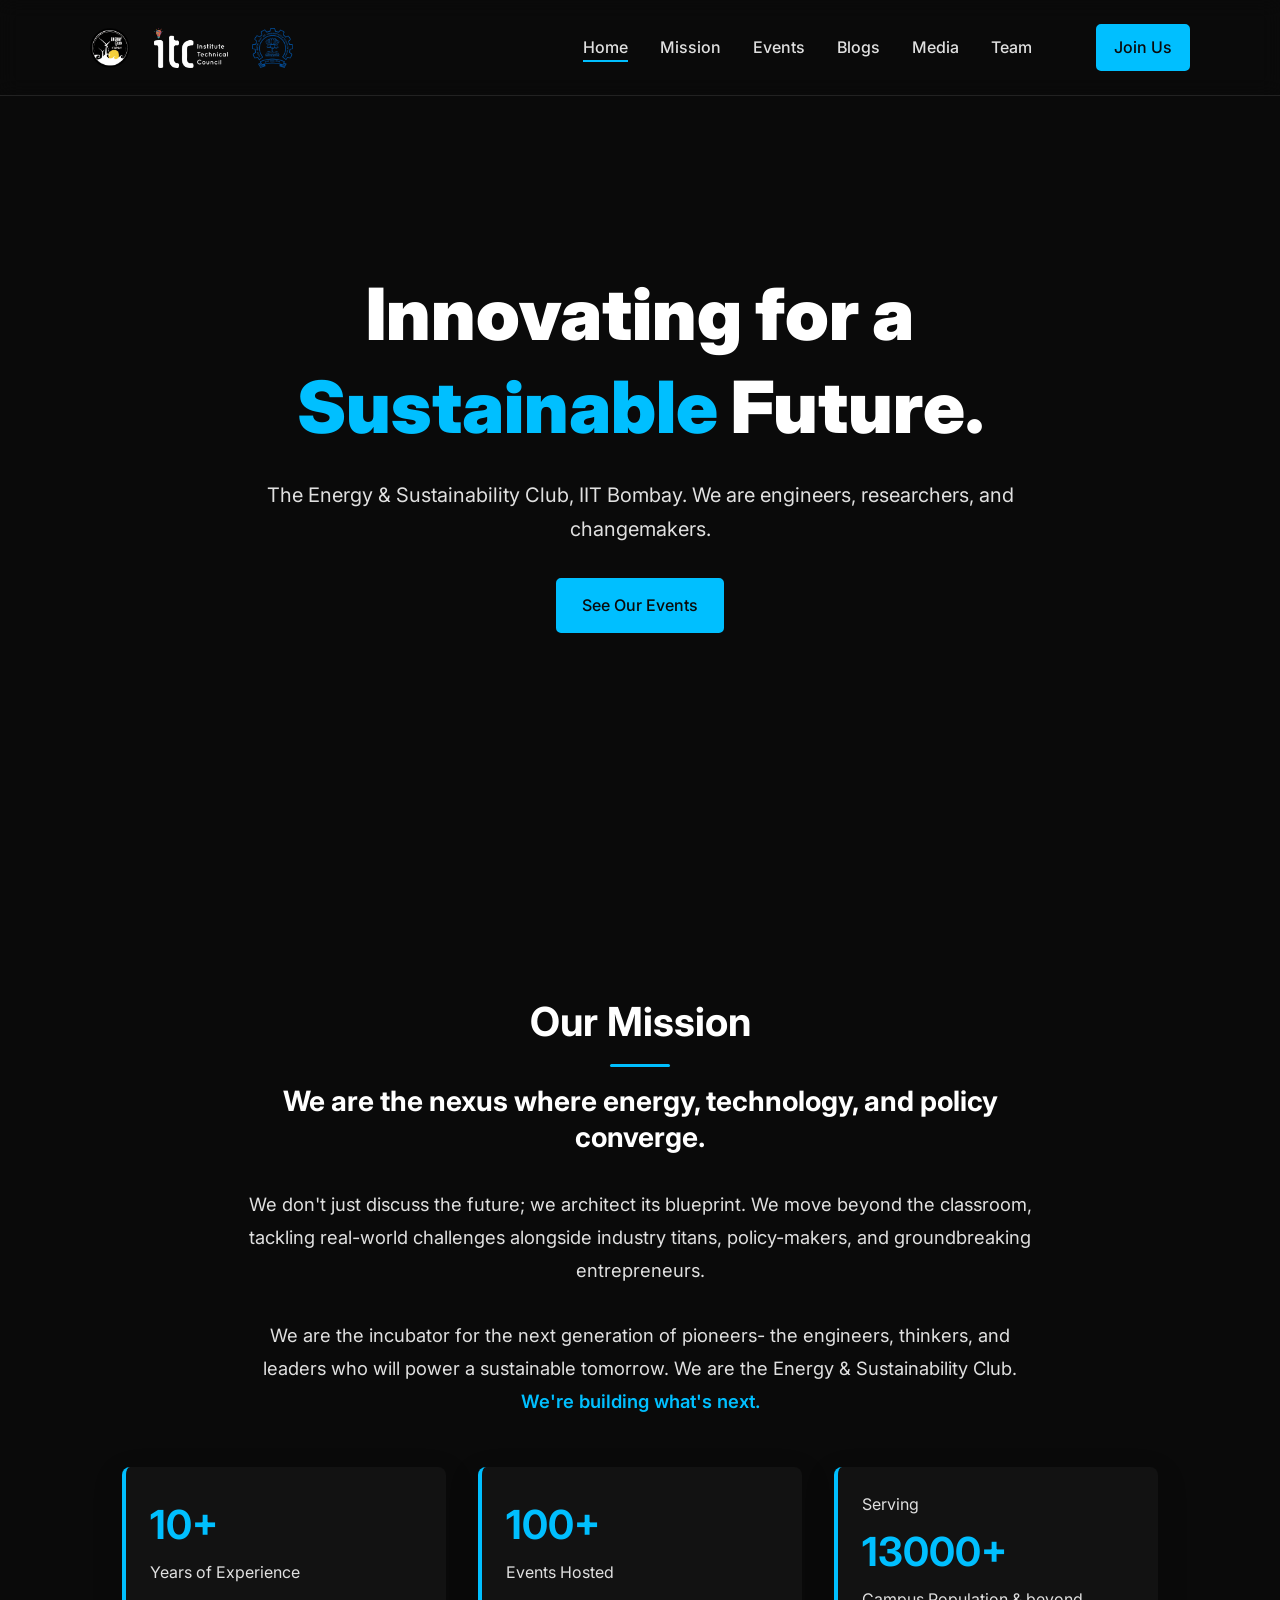
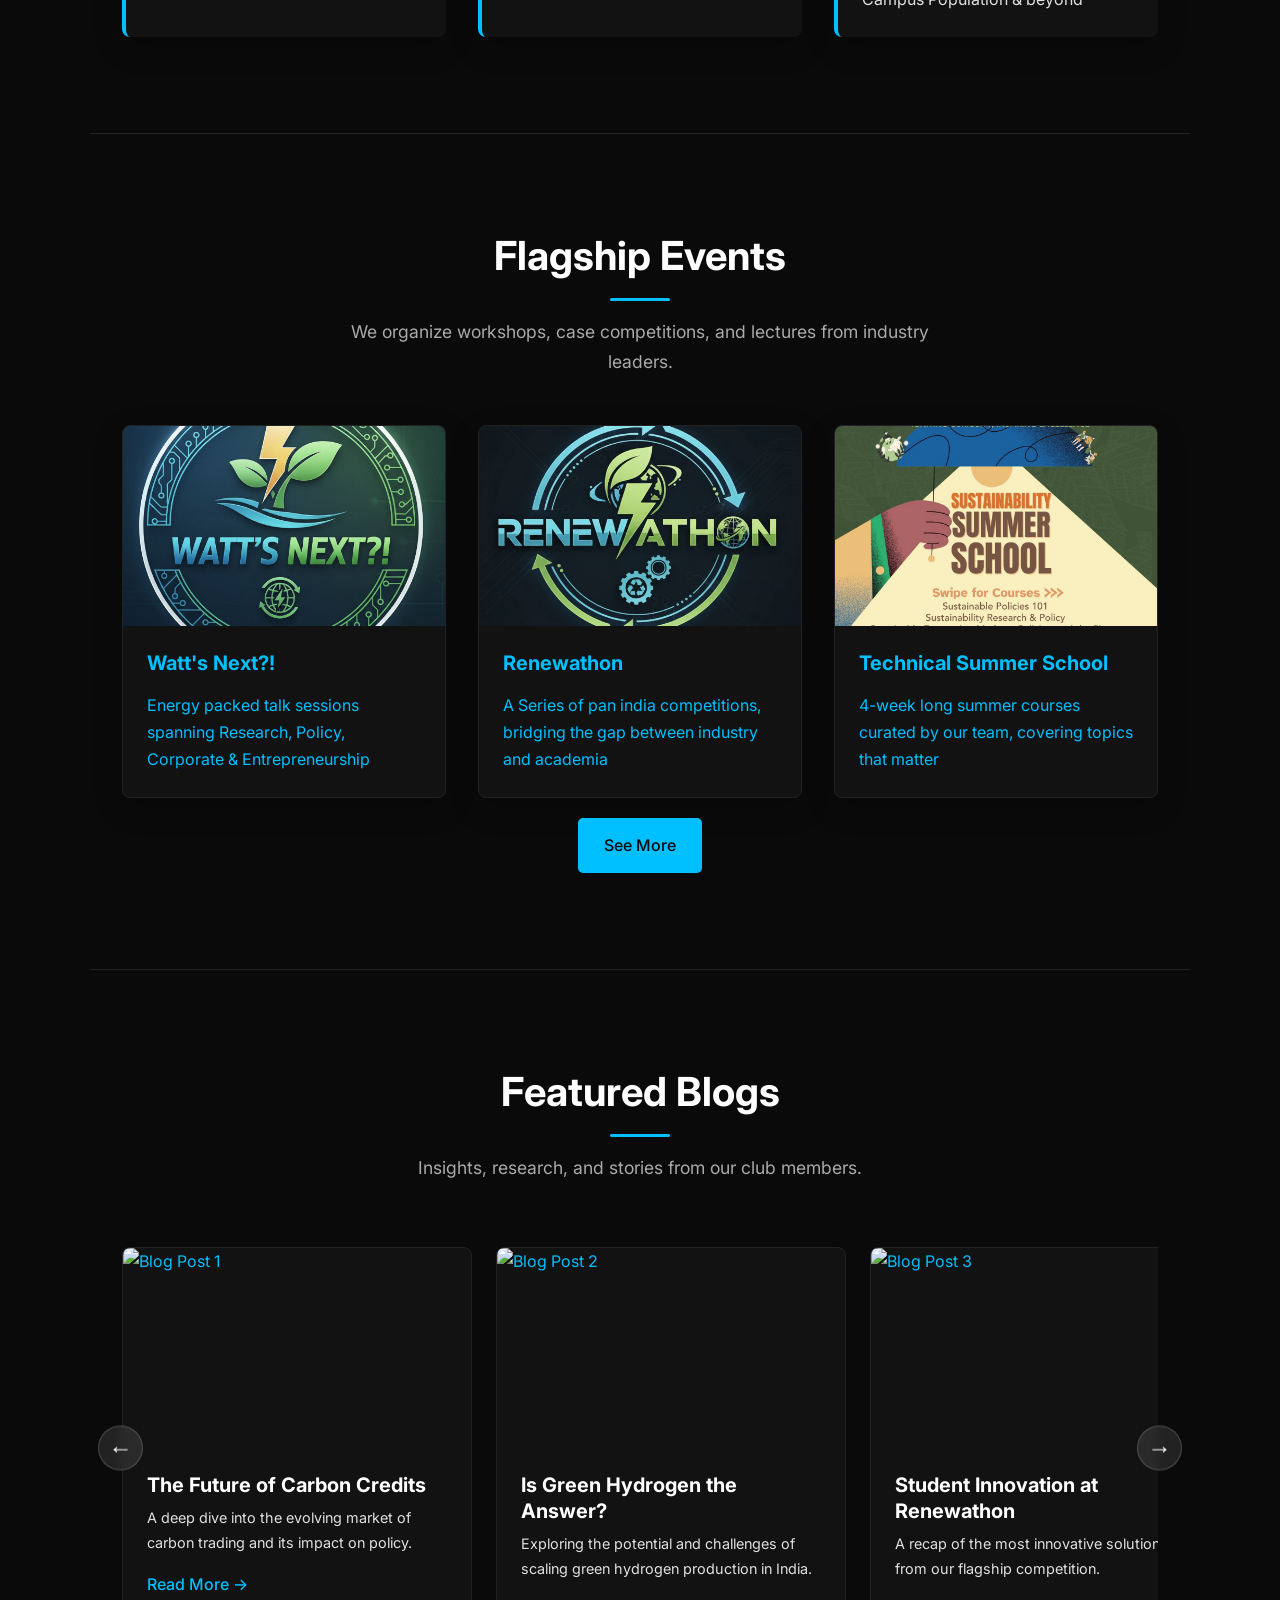
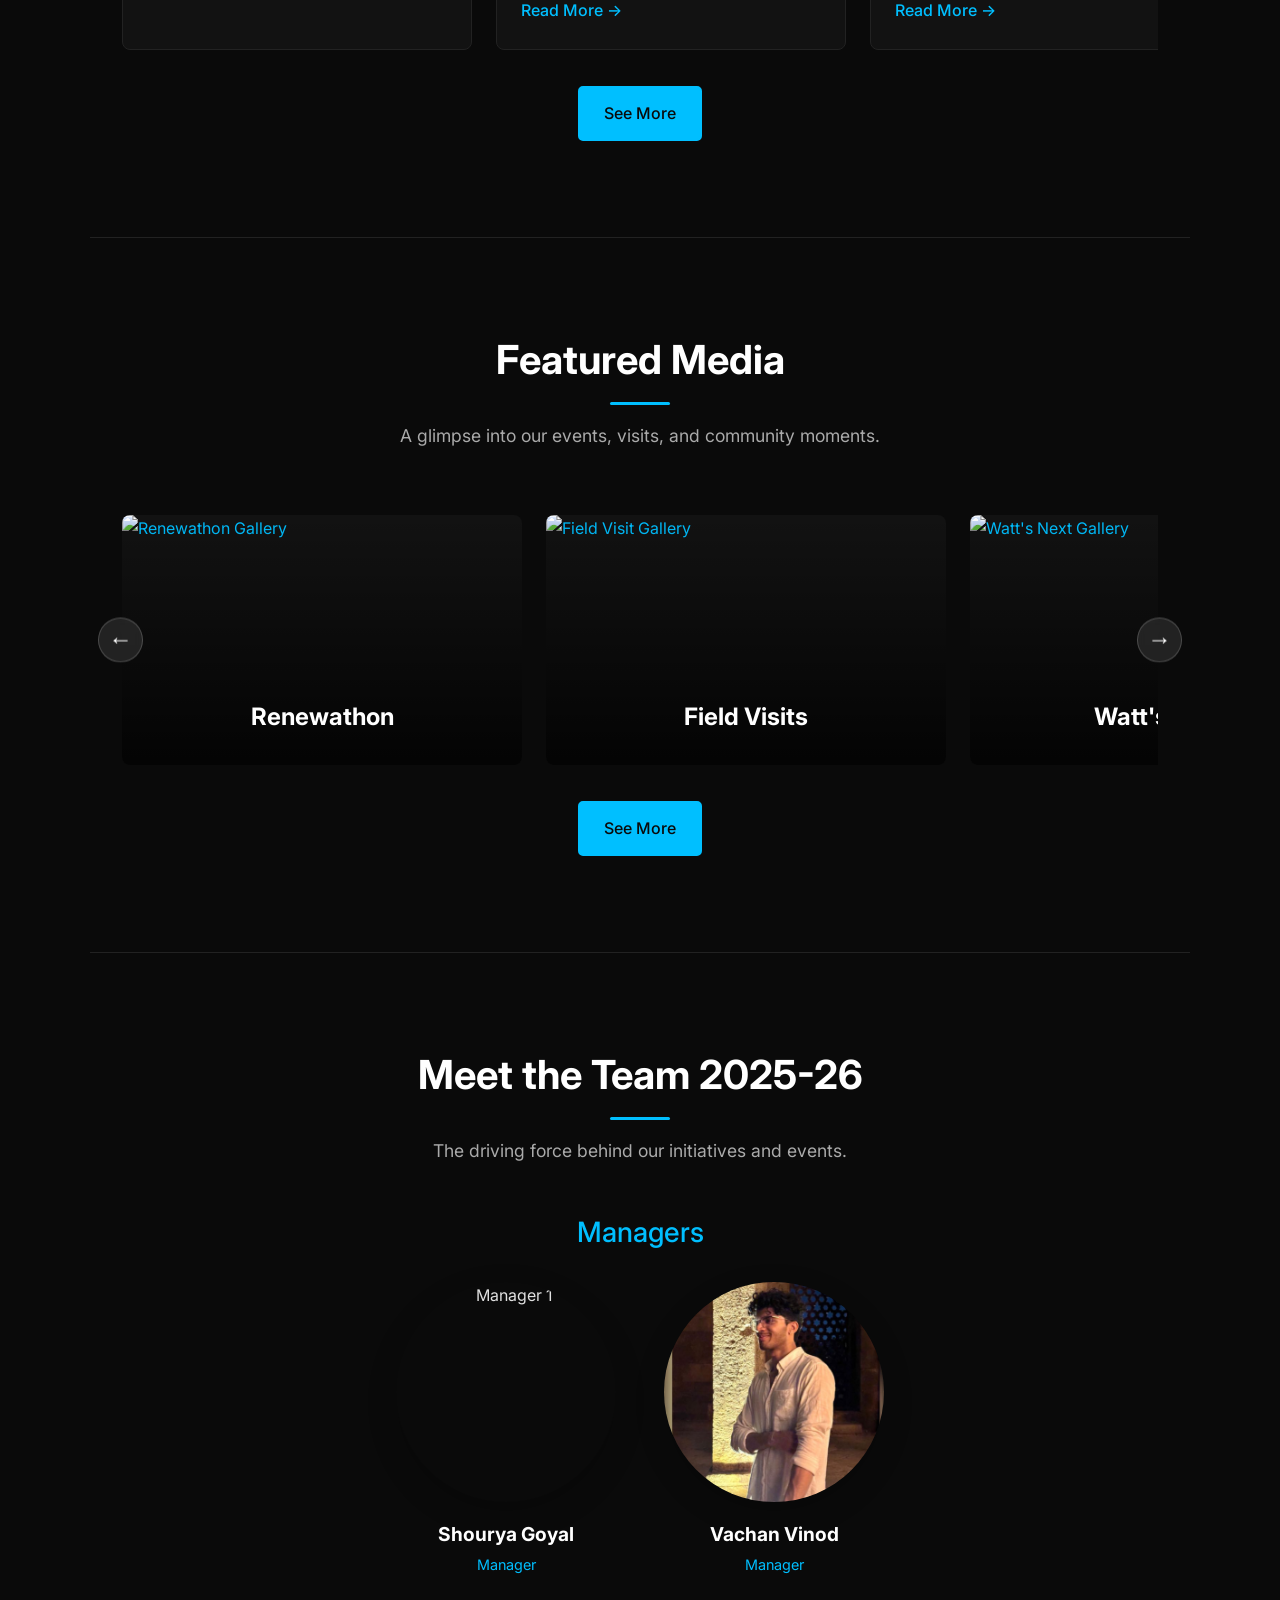
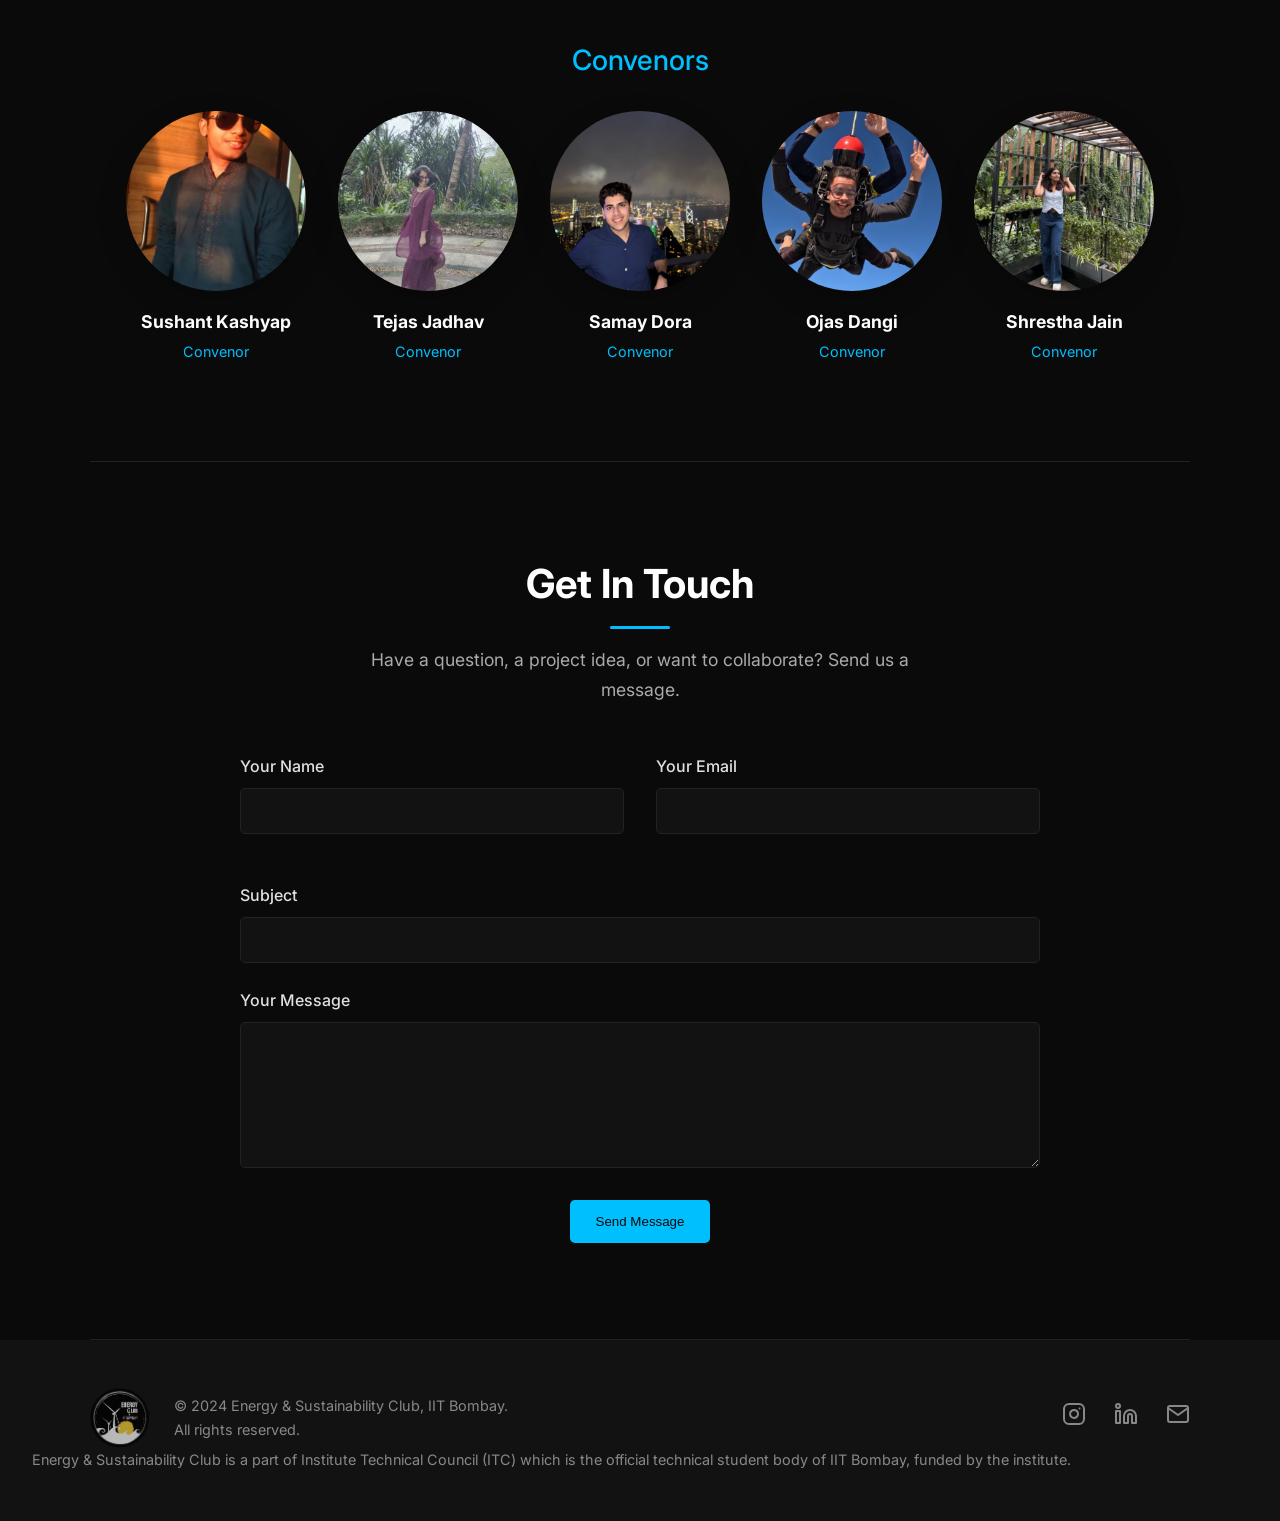
==== index.html @ 962803bc "first commit" ====
<!DOCTYPE html>
<html lang="en">
<head>
    <meta charset="UTF-8">
    <meta name="viewport" content="width=device-width, initial-scale=1.0">
    <title>Energy & Sustainability Club - IIT Bombay</title>
    <link rel="stylesheet" href="assets/css/style.css">
    <link href="https://fonts.googleapis.com/css2?family=Inter:wght@300;400;500;700;900&display=swap" rel="stylesheet">
</head>
<body>

    <header id="main-header">
        <nav>
            <div class="logo">
                <a href="index.html"> <img id="clublogo" src="assets/images/logo.png" alt="Energy Club Logo"> </a>
                <a href="https://itc.gymkhana.iitb.ac.in/" target="_blank"> <img src="assets/images/itc.png" alt="ITC Logo"> </a>
                <a href="https://iitb.ac.in" target="_blank"> <img src="assets/images/iitb.png" alt="IITB Logo"> </a>
            </div>
            <ul class="nav-links">
                <li><a href="#hero">Home</a></li>
                <li><a href="#about">Mission</a></li>
                <li><a href="#events">Events</a></li>
                <li><a href="#blogs">Blogs</a></li>
                <li><a href="#media">Media</a></li>
                <!-- <li><a href="#projects">Projects</a></li> -->
                <li><a href="#team">Team</a></li>
                <li><a href="#contact" class="cta-button">Join Us</a></li>
            </ul>
        </nav>
    </header>

    <main>

        <section id="hero">
            <section id="hero">
                <div id="particles-js"></div>

                <div class="hero-content">
                    <h1 class="animate-on-load">Innovating for a <span class="highlight">Sustainable</span> Future.</h1>
                    <p class="animate-on-load">The Energy & Sustainability Club, IIT Bombay. We are engineers, researchers, and changemakers.</p>
                    <a href="#events" class="cta-button animate-on-load">See Our Events</a>
                </div>
            </section>
        </section>

<section id="about" class="content-section">
    <h2 class="section-title animate-on-scroll">Our Mission</h2>
    <div class="about-container">
        <div class="about-text animate-on-scroll">
            <h3>We are the nexus where energy, technology, and policy converge.</h3>
            <p>We don't just discuss the future; we architect its blueprint. We move beyond the classroom, tackling real-world challenges alongside industry titans, policy-makers, and groundbreaking entrepreneurs.</p>
            <p>We are the incubator for the next generation of pioneers- the engineers, thinkers, and leaders who will power a sustainable tomorrow. We are the Energy & Sustainability Club. <span class="highlight">We're building what's next.</span></p>
        </div>
        <div class="about-stats animate-on-scroll">
            <div class="stat-item">
                <span class="stat-number">10+</span>
                <span class="stat-label">Years of Experience</span>
            </div>
            <div class="stat-item">
                <span class="stat-number">100+</span>
                <span class="stat-label">Events Hosted</span>
            </div>
            <div class="stat-item">
                <span class="stat-label">Serving</span>
                <span class="stat-number">13000+</span>
                <span class="stat-label">Campus Population & beyond</span>
            </div>
        </div>
    </div>
</section>
<!-- Section 4: Events (NEW DESIGN) -->
        <section id="events" class="content-section">
            <h2 class="section-title animate-on-scroll">Flagship Events</h2>
            <p class="section-subtitle animate-on-scroll">We organize workshops, case competitions, and lectures from industry leaders.</p>
            <div class="card-container">
                <a href="watts-next.html">
                <div class="event-card animate-on-scroll">
                    <img src="assets/images/event-1.png" alt="Event 1">
                    <div class="card-content">
                        <h4>Watt's Next?!</h4>
                        <p>Energy packed talk sessions spanning Research, Policy, Corporate & Entrepreneurship</p>
                    </div>
                </div>
                </a>
                <a href="renewathon.html">
                <div class="event-card animate-on-scroll">
                    <img src="assets/images/event-2.png" alt="Event 2">
                    <div class="card-content">
                        <h4>Renewathon</h4>
                        <p>A Series of pan india competitions, bridging the gap between industry and academia</p>
                    </div>
                </div>
                </a>
                <a href="technical-summer-school.html"> 
                    <div class="event-card animate-on-scroll">
                        <img src="assets/images/event-3.jpg" alt="Event 3">
                        <div class="card-content">
                        <h4>Technical Summer School</h4>
                        <p>4-week long summer courses curated by our team, covering topics that matter</p>
                        </div>
                    </div>
                </a>
            </div>
            <div style="margin-left: auto; margin-right: auto; margin-top: 20px; width: fit-content;"> <a href="events.html" class="cta-button animate-on-load">See More</a> </div>
        </section>

        <!-- SECTION 5: Featured Blogs -->
        <section id="blogs" class="content-section">
            <h2 class="section-title animate-on-scroll">Featured Blogs</h2>
            <p class="section-subtitle animate-on-scroll">Insights, research, and stories from our club members.</p>
            <div class="slider-container animate-on-scroll">
                <div class="slider-wrapper">
                    <!-- Blog Card 1 -->
                    <a href="blog-1.html" class="blog-card">
                        <img src="https://placehold.co/600x400/00BFFF/0A0A0A?text=Blog+Post+1" alt="Blog Post 1">
                        <div class="card-content">
                            <h4>The Future of Carbon Credits</h4>
                            <p>A deep dive into the evolving market of carbon trading and its impact on policy.</p>
                            <span class="read-more">Read More &rarr;</span>
                        </div>
                    </a>
                    <!-- Blog Card 2 -->
                    <a href="blog-2.html" class="blog-card">
                        <img src="https://placehold.co/600x400/00BFFF/0A0A0A?text=Blog+Post+2" alt="Blog Post 2">
                        <div class="card-content">
                            <h4>Is Green Hydrogen the Answer?</h4>
                            <p>Exploring the potential and challenges of scaling green hydrogen production in India.</p>
                             <span class="read-more">Read More &rarr;</span>
                        </div>
                    </a>
                    <!-- Blog Card 3 -->
                    <a href="blog-3.html" class="blog-card">
                        <img src="https://placehold.co/600x400/00BFFF/0A0A0A?text=Blog+Post+3" alt="Blog Post 3">
                        <div class="card-content">
                            <h4>Student Innovation at Renewathon</h4>
                            <p>A recap of the most innovative solutions from our flagship competition.</p>
                             <span class="read-more">Read More &rarr;</span>
                        </div>
                    </a>
                    <!-- Blog Card 4 -->
                    <a href="blog-4.html" class="blog-card">
                        <img src="https://placehold.co/600x400/00BFFF/0A0A0A?text=Blog+Post+4" alt="Blog Post 4">
                        <div class="card-content">
                            <h4>A Visit to Suzlon Wind Farm</h4>
                            <p>Our key takeaways from getting a first-hand look at large-scale wind energy.</p>
                             <span class="read-more">Read More &rarr;</span>
                        </div>
                    </a>
                </div>
                <button class="slider-btn prev-btn">&larr;</button>
                <button class="slider-btn next-btn">&rarr;</button>
            </div>
            <div style="margin-left: auto; margin-right: auto; margin-top: 20px; width: fit-content;"> <a href="blogs.html" class="cta-button animate-on-load">See More</a> </div>
        </section>

        <!-- SECTION 6: Featured Media -->
        <section id="media" class="content-section">
            <h2 class="section-title animate-on-scroll">Featured Media</h2>
            <p class="section-subtitle animate-on-scroll">A glimpse into our events, visits, and community moments.</p>
            <div class="slider-container animate-on-scroll">
                <div class="slider-wrapper">
                    <!-- Media Card 1 -->
                    <a href="media.html#renewathon" class="media-card">
                        <img src="https://placehold.co/600x400/121212/FFFFFF?text=Renewathon+Gallery" alt="Renewathon Gallery">
                        <div class="media-card-overlay">
                            <h3>Renewathon</h3>
                        </div>
                    </a>
                    <!-- Media Card 2 -->
                    <a href="media.html#field-visits" class="media-card">
                        <img src="https://placehold.co/600x400/121212/FFFFFF?text=Field+Visit+Gallery" alt="Field Visit Gallery">
                         <div class="media-card-overlay">
                            <h3>Field Visits</h3>
                        </div>
                    </a>
                    <!-- Media Card 3 -->
                    <a href="media.html#watts-next" class="media-card">
                        <img src="https://placehold.co/600x400/121212/FFFFFF?text=Watt's+Next+Gallery" alt="Watt's Next Gallery">
                         <div class="media-card-overlay">
                            <h3>Watt's Next?!</h3>
                        </div>
                    </a>
                    <!-- Media Card 4 -->
                     <a href="media.html#summer-school" class="media-card">
                        <img src="https://placehold.co/600x400/121212/FFFFFF?text=Summer+School" alt="Summer School">
                         <div class="media-card-overlay">
                            <h3>Summer School</h3>
                        </div>
                    </a>
                </div>
                <button class="slider-btn prev-btn">&larr;</button>
                <button class="slider-btn next-btn">&rarr;</button>
            </div>
            <div style="margin-left: auto; margin-right: auto; margin-top: 20px; width: fit-content;"> <a href="media.html" class="cta-button animate-on-load">See More</a> </div>
        </section>

<!-- Section 7: Meet the Team -->
        <section id="team" class="content-section">
            <h2 class="section-title animate-on-scroll">Meet the Team 2025-26</h2>
            <p class="section-subtitle animate-on-scroll">The driving force behind our initiatives and events.</p>

            <!-- Tier 1: Managers -->
            <h3 class="team-tier-title animate-on-scroll">Managers</h3>
            <div class="team-grid managers-grid">
                <!-- Manager 1 -->
                <a href="https://www.linkedin.com/in/shouryagoyal/" target="_blank" class="team-card animate-on-scroll">
                    <div class="team-card-inner">
                        <div class="team-card-front">
                            <img src="assets/images/team-member-1.jpg" alt="Manager 1">
                        </div>
                        <div class="team-card-back">
                            <div class="linkedin-icon">
                                <svg xmlns="http://www.w3.org/2000/svg" width="48" height="48" viewBox="0 0 24 24" fill="none" stroke="currentColor" stroke-width="2" stroke-linecap="round" stroke-linejoin="round"><path d="M16 8a6 6 0 0 1 6 6v7h-4v-7a2 2 0 0 0-2-2 2 2 0 0 0-2 2v7h-4v-7a6 6 0 0 1 6-6z"></path><rect x="2" y="9" width="4" height="12"></rect><circle cx="4" cy="4" r="2"></circle></svg>
                            </div>
                            <h4>View Profile</h4>
                        </div>
                    </div>
                    <div class="team-info">
                        <h5>Shourya Goyal</h5>
                        <span>Manager</span>
                    </div>
                </a>
                <!-- Manager 2 -->
                <a href="https://www.linkedin.com/in/vachanvinod/" target="_blank" class="team-card animate-on-scroll">
                    <div class="team-card-inner">
                        <div class="team-card-front">
                            <img src="assets/images/team-member-2.png" alt="Manager 2">
                        </div>
                        <div class="team-card-back">
                            <div class="linkedin-icon">
                                <svg xmlns="http://www.w3.org/2000/svg" width="48" height="48" viewBox="0 0 24 24" fill="none" stroke="currentColor" stroke-width="2" stroke-linecap="round" stroke-linejoin="round"><path d="M16 8a6 6 0 0 1 6 6v7h-4v-7a2 2 0 0 0-2-2 2 2 0 0 0-2 2v7h-4v-7a6 6 0 0 1 6-6z"></path><rect x="2" y="9" width="4" height="12"></rect><circle cx="4" cy="4" r="2"></circle></svg>
                            </div>
                            <h4>View Profile</h4>
                        </div>
                    </div>
                    <div class="team-info">
                        <h5>Vachan Vinod</h5>
                        <span>Manager</span>
                    </div>
                </a>
            </div>

            <!-- Tier 2: Convenors -->
            <h3 class="team-tier-title animate-on-scroll">Convenors</h3>
            <div class="team-grid convenors-grid">
                <!-- Convenor 1 -->
                <a href="https://www.linkedin.com/in/sushant-kashyap-5b0490334/" target="_blank" class="team-card animate-on-scroll">
                    <div class="team-card-inner">
                        <div class="team-card-front">
                            <img src="assets/images/team-member-3.png" alt="Convenor 1">
                        </div>
                        <div class="team-card-back">
                            <div class="linkedin-icon">
                                <svg xmlns="http://www.w3.org/2000/svg" width="40" height="40" viewBox="0 0 24 24" fill="none" stroke="currentColor" stroke-width="2" stroke-linecap="round" stroke-linejoin="round"><path d="M16 8a6 6 0 0 1 6 6v7h-4v-7a2 2 0 0 0-2-2 2 2 0 0 0-2 2v7h-4v-7a6 6 0 0 1 6-6z"></path><rect x="2" y="9" width="4" height="12"></rect><circle cx="4" cy="4" r="2"></circle></svg>
                            </div>
                        </div>
                    </div>
                    <div class="team-info">
                        <h5>Sushant Kashyap</h5>
                        <span>Convenor</span>
                    </div>
                </a>
                <!-- Add 4 more convenors here, following the same structure -->
                <!-- Convenor 2 -->
                <a href="https://www.linkedin.com/in/tejas-jadhav-3b12ba345/" target="_blank" class="team-card animate-on-scroll">
                    <div class="team-card-inner">
                    <div class="team-card-front">
                        <img src="assets/images/team-member-4.png" alt="Convenor 2">
                    </div>
                    <div class="team-card-back">
                            <div class="linkedin-icon">
                            <svg xmlns="http://www.w3.org/2000/svg" width="40" height="40" viewBox="0 0 24 24" fill="none" stroke="currentColor" stroke-width="2" stroke-linecap="round" stroke-linejoin="round"><path d="M16 8a6 6 0 0 1 6 6v7h-4v-7a2 2 0 0 0-2-2 2 2 0 0 0-2 2v7h-4v-7a6 6 0 0 1 6-6z"></path><rect x="2" y="9" width="4" height="12"></rect><circle cx="4" cy="4" r="2"></circle></svg>
                        </div>
                    </div>
                </div>
                <div class="team-info">
                    <h5>Tejas Jadhav</h5>
                    <span>Convenor</span>
                </div>
                </a>
                <!-- Convenor 3 -->
                <a href="https://www.linkedin.com/in/samay-dora-41543121b/" target="_blank" class="team-card animate-on-scroll">
                    <div class="team-card-inner">
                    <div class="team-card-front">
                        <img src="assets/images/team-member-5.png" alt="Convenor 3">
                    </div>
                    <div class="team-card-back">
                            <div class="linkedin-icon">
                            <svg xmlns="http://www.w3.org/2000/svg" width="40" height="40" viewBox="0 0 24 24" fill="none" stroke="currentColor" stroke-width="2" stroke-linecap="round" stroke-linejoin="round"><path d="M16 8a6 6 0 0 1 6 6v7h-4v-7a2 2 0 0 0-2-2 2 2 0 0 0-2 2v7h-4v-7a6 6 0 0 1 6-6z"></path><rect x="2" y="9" width="4" height="12"></rect><circle cx="4" cy="4" r="2"></circle></svg>
                        </div>
                    </div>
                </div>
                <div class="team-info">
                    <h5>Samay Dora</h5>
                    <span>Convenor</span>
                </div>
                </a>
                <!-- Convenor 4 -->
                <a href="https://www.linkedin.com/in/ojas-dangi-703212343/" target="_blank" class="team-card animate-on-scroll">
                    <div class="team-card-inner">
                    <div class="team-card-front">
                        <img src="assets/images/team-member-6.png" alt="Convenor 4">
                    </div>
                    <div class="team-card-back">
                            <div class="linkedin-icon">
                            <svg xmlns="http://www.w3.org/2000/svg" width="40" height="40" viewBox="0 0 24 24" fill="none" stroke="currentColor" stroke-width="2" stroke-linecap="round" stroke-linejoin="round"><path d="M16 8a6 6 0 0 1 6 6v7h-4v-7a2 2 0 0 0-2-2 2 2 0 0 0-2 2v7h-4v-7a6 6 0 0 1 6-6z"></path><rect x="2" y="9" width="4" height="12"></rect><circle cx="4" cy="4" r="2"></circle></svg>
                        </div>
                    </div>
                </div>
                <div class="team-info">
                    <h5>Ojas Dangi</h5>
                    <span>Convenor</span>
                </div>
                </a>
                <!-- Convenor 5 -->
                <a href="https://www.linkedin.com/in/shrestha-jain-3b18aa331/" target="_blank" class="team-card animate-on-scroll">
                    <div class="team-card-inner">
                    <div class="team-card-front">
                        <img src="assets/images/team-member-7.png" alt="Convenor 5">
                    </div>
                    <div class="team-card-back">
                            <div class="linkedin-icon">
                            <svg xmlns="http://www.w3.org/2000/svg" width="40" height="40" viewBox="0 0 24 24" fill="none" stroke="currentColor" stroke-width="2" stroke-linecap="round" stroke-linejoin="round"><path d="M16 8a6 6 0 0 1 6 6v7h-4v-7a2 2 0 0 0-2-2 2 2 0 0 0-2 2v7h-4v-7a6 6 0 0 1 6-6z"></path><rect x="2" y="9" width="4" height="12"></rect><circle cx="4" cy="4" r="2"></circle></svg>
                        </div>
                    </div>
                </div>
                <div class="team-info">
                    <h5>Shrestha Jain</h5>
                    <span>Convenor</span>
                </div>
                </a>
            </div>
        </section>

        <section id="contact" class="content-section">
            <h2 class="section-title animate-on-scroll">Get In Touch</h2>
            <p class="section-subtitle animate-on-scroll">
                Have a question, a project idea, or want to collaborate? Send us a message.
            </p>
            <form id="contact-form" action="https://formspree.io/f/YOUR_FORM_ID" method="POST">
                <div class="form-row">
                    <div class="form-group animate-on-scroll">
                        <label for="name">Your Name</label>
                        <input type="text" id="name" name="name" required>
                    </div>
                    <div class="form-group animate-on-scroll">
                        <label for="email">Your Email</label>
                        <input type="email" id="email" name="email" required>
                    </div>
                </div>
                <div class="form-group animate-on-scroll">
                    <label for="subject">Subject</label>
                    <input type="text" id="subject" name="subject" required>
                </div>
                <div class="form-group animate-on-scroll">
                    <label for="message">Your Message</label>
                    <textarea id="message" name="message" rows="6" required></textarea>
                </div>
                <div class="form-submit animate-on-scroll">
                    <button type="submit" class="cta-button">Send Message</button>
                </div>
            </form>
        </section>

    </main>

    <footer>
        <div class="footer-content">
            <div class="footer-left">
                <img src="assets/images/logo.png" alt="Energy Club Logo" class="footer-logo">
                <p>&copy; 2024 Energy & Sustainability Club, IIT Bombay. <br>All rights reserved.</p>
            </div>
            <div class="footer-right">
                <a href="https://www.instagram.com/energyclub.iitb/" target="_blank" title="Instagram">
                    <svg xmlns="http://www.w3.org/2000/svg" width="24" height="24" viewBox="0 0 24 24" fill="none" stroke="currentColor" stroke-width="2" stroke-linecap="round" stroke-linejoin="round"><rect x="2" y="2" width="20" height="20" rx="5" ry="5"></rect><path d="M16 11.37A4 4 0 1 1 12.63 8 4 4 0 0 1 16 11.37z"></path><line x1="17.5" y1="6.5" x2="17.51" y2="6.5"></line></svg>
                </a>
                <a href="https://www.linkedin.com/company/energy-club-iit-bombay/" target="_blank" title="LinkedIn">
                    <svg xmlns="http://www.w3.org/2000/svg" width="24" height="24" viewBox="0 0 24 24" fill="none" stroke="currentColor" stroke-width="2" stroke-linecap="round" stroke-linejoin="round"><path d="M16 8a6 6 0 0 1 6 6v7h-4v-7a2 2 0 0 0-2-2 2 2 0 0 0-2 2v7h-4v-7a6 6 0 0 1 6-6z"></path><rect x="2" y="9" width="4" height="12"></rect><circle cx="4" cy="4" r="2"></circle></svg>
                </a>
                <a href="mailto:energyclub@iitb.ac.in" title="Email">
                    <svg xmlns="http://www.w3.org/2000/svg" width="24" height="24" viewBox="0 0 24 24" fill="none" stroke="currentColor" stroke-width="2" stroke-linecap="round" stroke-linejoin="round"><path d="M4 4h16c1.1 0 2 .9 2 2v12c0 1.1-.9 2-2 2H4c-1.1 0-2-.9-2-2V6c0-1.1.9-2 2-2z"></path><polyline points="22,6 12,13 2,6"></polyline></svg>
                </a>
            </div>
        </div>
        <div class="footer-left"> <p id="history">
            Energy & Sustainability Club is a part of Institute Technical Council (ITC) which is the official technical student body of IIT Bombay, funded by the institute.
        </p> </div>
    </footer>

    <a href="#" id="back-to-top" title="Back to Top">&uarr;</a>
    <script src="https://cdn.jsdelivr.net/npm/particles.js@2.0.0/particles.min.js"></script>
    <script src="assets/js/particles-config.js"></script>
    <script src="assets/js/main.js"></script>
</body>
</html>
---- assets/css/style.css ----
/* ---------------------------------
   1. ROOT & VARIABLES
   ---------------------------------
*/
:root {
    --color-background: #0A0A0A; /* Very dark grey, not pure black */
    --color-surface: #121212;  /* Slightly lighter for cards/surfaces */
    --color-primary: #00BFFF;   /* Electric/Deep Sky Blue */
    --color-primary-dark: #0099CC;
    --color-text: #E0E0E0;      /* Light grey for body text */
    --color-heading: #FFFFFF;   /* Pure white for headings */
    --color-border: #222222;    /* Subtle border color */

    --font-primary: 'Inter', -apple-system, BlinkMacSystemFont, "Segoe UI", Roboto, sans-serif;
    --transition-fast: 0.3s ease;
    --transition-slow: 0.5s ease;
}

/* ---------------------------------
   2. GLOBAL RESET & SETUP
   ---------------------------------
*/
* {
    margin: 0;
    padding: 0;
    box-sizing: border-box;
}

html {
    scroll-behavior: smooth;
}

body {
    font-family: var(--font-primary);
    background-color: var(--color-background);
    color: var(--color-text);
    line-height: 1.7;
    overflow-x: hidden; /* Prevents horizontal scroll from animations */
}

main {
    width: 100%;
    margin: 0 auto;
}

img {
    max-width: 100%;
    height: auto;
    display: block;
}

a {
    color: var(--color-primary);
    text-decoration: none;
    transition: var(--transition-fast);
}

a:hover {
    color: var(--color-primary-dark);
}

h1, h2, h3, h4, h5, h6 {
    color: var(--color-heading);
    font-weight: 700;
    margin-bottom: 1rem;
    line-height: 1.3;
}

h1 { font-size: 3.5rem; font-weight: 900; }
h2 { font-size: 2.5rem; text-align: center; }
h3 { font-size: 1.75rem; }
h4 { font-size: 1.25rem; }

.content-section {
    max-width: 1100px;
    margin: 0 auto;
    padding: 6rem 2rem;
    border-bottom: 1px solid var(--color-border);
}

.section-title {
    margin-bottom: 1rem;
    position: relative;
}
.section-title::after {
    content: '';
    display: block;
    width: 60px;
    height: 3px;
    background: var(--color-primary);
    margin: 1rem auto 0;
    border-radius: 2px;
}

.section-subtitle {
    text-align: center;
    font-size: 1.1rem;
    color: #aaa;
    max-width: 600px;
    margin: 0 auto 3rem auto;
}

.cta-button {
    display: inline-block;
    background: var(--color-primary);
    color: var(--color-background);
    padding: 0.75rem 1.5rem;
    border-radius: 5px;
    font-weight: 500;
    transition: var(--transition-fast);
    border: 2px solid var(--color-primary);
}

.cta-button:hover {
    background: transparent;
    color: var(--color-primary);
    transform: translateY(-2px);
    box-shadow: 0 5px 15px rgba(0, 191, 255, 0.1);
}

/* ---------------------------------
   3. HEADER & NAVIGATION
   ---------------------------------
*/
#main-header {
    width: 100%;
    position: fixed;
    top: 0;
    left: 0;
    z-index: 1000;
    padding: 1.5rem 2rem;
    background: rgba(10, 10, 10, 0.7);
    backdrop-filter: blur(10px);
    border-bottom: 1px solid var(--color-border);
    transition: var(--transition-fast);
}
#main-header.scrolled {
    background: rgba(10, 10, 10, 0.9);
    padding: 1rem 2rem;
}
#main-header nav {
    max-width: 1100px;
    margin: 0 auto;
    display: flex;
    justify-content: space-between;
    align-items: center;
}
.logo {
    display: flex;
    align-items: center;
    gap: 1.5rem;
}
.logo img {
    height: 40px;
    width: auto;
}
.nav-links {
    list-style: none;
    display: flex;
    align-items: center;
}
.nav-links li {
    margin-left: 2rem;
}
.nav-links a {
    color: var(--color-text);
    font-weight: 500;
    position: relative;
}
.nav-links a::after {
    content: '';
    display: block;
    height: 2px;
    width: 0;
    background: var(--color-primary);
    position: absolute;
    bottom: -5px;
    left: 0;
    transition: var(--transition-fast);
}
.nav-links a:hover::after,
.nav-links a.active::after {
    width: 100%;
}
.nav-links .cta-button {
    color: var(--color-background);
    padding: 0.5rem 1rem;
    margin-left: 2rem;
}
.nav-links .cta-button:hover {
    color: var(--color-primary);
}
.nav-links .cta-button::after {
    display: none;
}

/* ---------------------------------
   4. SECTION: HERO
   ---------------------------------
*/
#hero {
    height: 100vh;
    min-height: 700px;
    display: flex;
    align-items: center;
    justify-content: center;
    text-align: center;
    position: relative;
    padding: 0 2rem;
    background-color: var(--color-background);
    overflow: hidden;
}
#particles-js {
    position: absolute;
    top: 0;
    left: 0;
    width: 100%;
    height: 100%;
    z-index: 1;
}
.hero-content {
    position: relative;
    z-index: 3;
    max-width: 800px;
}
#hero h1 {
    font-size: 4.5rem;
    margin-bottom: 1.5rem;
}
#hero .highlight {
    color: var(--color-primary);
}
#hero p {
    font-size: 1.25rem;
    color: var(--color-text);
    margin-bottom: 2rem;
}

/* ---------------------------------
   5. SECTION: ABOUT
   ---------------------------------
*/
.about-container {
    text-align: center;
}
.about-text {
    max-width: 800px;
    margin: 0 auto;
}
.about-text h3 {
    margin-bottom: 2rem;
    font-size: 1.75rem;
}
.about-text p {
    font-size: 1.15rem;
    line-height: 1.8;
    color: var(--color-text);
    margin-bottom: 2rem;
}
.about-text .highlight {
    color: var(--color-primary);
    font-weight: 600;
}

.about-stats {
    display: flex;
    justify-content: center;
    gap: 2rem;
    margin-top: 3rem;
    flex-wrap: wrap;
}
.stat-item {
    background: var(--color-surface);
    padding: 1.5rem;
    border-radius: 8px;
    border-left: 4px solid var(--color-primary);
    box-shadow: 0 10px 30px rgba(0, 0, 0, 0.2);
    text-align: left;
    flex: 1;
    min-width: 250px;
}
.stat-number {
    display: block;
    font-size: 2.5rem;
    font-weight: 700;
    color: var(--color-primary);
}
.stat-label {
    font-size: 1rem;
    color: var(--color-text);
}

/* ---------------------------------
   6. SECTION: EVENTS & PROJECTS (Card Layout)
   ---------------------------------
*/
.card-container {
    display: grid;
    grid-template-columns: repeat(auto-fit, minmax(300px, 1fr));
    gap: 2rem;
}
.event-card {
    background: var(--color-surface);
    border-radius: 8px;
    overflow: hidden;
    box-shadow: 0 10px 30px rgba(0, 0, 0, 0.2);
    transition: var(--transition-slow);
    border: 1px solid var(--color-border);
}
.event-card img {
    width: 100%;
    height: 200px;
    object-fit: cover;
    filter: grayscale(30%);
    transition: var(--transition-fast);
}
.event-card:hover {
    transform: translateY(-10px);
    box-shadow: 0 15px 40px rgba(0, 191, 255, 0.1);
}
.event-card:hover img {
    filter: grayscale(0%);
}
.card-content {
    padding: 1.5rem;
}
.card-content h4 {
    color: var(--color-primary);
}
.project-card {
    background: transparent;
    border: 1px solid var(--color-border);
    padding: 2rem;
    border-radius: 8px;
    text-align: center;
    transition: var(--transition-slow);
}
.project-card:hover {
    background: var(--color-surface);
    border-color: var(--color-primary);
    transform: translateY(-10px);
}
.project-icon {
    height: 60px;
    width: 60px;
    margin: 0 auto 1.5rem auto;
    filter: invert(60%) sepia(100%) saturate(1500%) hue-rotate(160deg) brightness(100%) contrast(100%);
}
.project-card h4 {
    color: var(--color-heading);
    margin-bottom: 0.5rem;
}
.section-cta-button {
    text-align: center;
    margin-top: 3rem;
}

/* ---------------------------------
   7. SECTION: TEAM
   ---------------------------------
*/
.team-tier-title {
    text-align: center;
    color: var(--color-primary);
    font-weight: 500;
    margin-top: 4rem;
    margin-bottom: -1rem;
}
.team-tier-title:first-of-type {
    margin-top: 0;
}
.team-grid {
    display: flex;
    flex-wrap: wrap;
    justify-content: center;
    gap: 2rem;
    text-align: center;
    margin-top: 3rem;
}
.managers-grid {
    gap: 3rem;
}
.team-card {
    display: block;
    color: var(--color-text);
    perspective: 1000px;
}
.team-card-inner {
    position: relative;
    width: 220px;
    height: 220px;
    transition: transform 0.7s, box-shadow 0.3s;
    transform-style: preserve-3d;
    margin-bottom: 1.25rem;
    border-radius: 50%;
    box-shadow: 0 10px 30px rgba(0,0,0,0.2);
}
.convenors-grid .team-card-inner {
    width: 180px;
    height: 180px;
}
.team-card:hover .team-card-inner {
    transform: rotateY(180deg);
    box-shadow: 0 10px 30px rgba(0, 191, 255, 0.2);
}
.team-card-front,
.team-card-back {
    position: absolute;
    width: 100%;
    height: 100%;
    -webkit-backface-visibility: hidden;
    backface-visibility: hidden;
    border-radius: 50%;
    overflow: hidden;
}
.team-card-front img {
    width: 100%;
    height: 100%;
    object-fit: cover;
    transition: var(--transition-fast);
}
.team-card-back {
    background-color: var(--color-primary);
    color: var(--color-background);
    transform: rotateY(180deg);
    display: flex;
    flex-direction: column;
    align-items: center;
    justify-content: center;
}
.team-card-back h4 {
    color: var(--color-background);
    font-size: 1.1rem;
    margin-top: 0.5rem;
}
.convenors-grid .team-card-back h4 {
    display: none;
}
.team-info {
    transition: transform 0.3s ease;
}
.team-card:hover .team-info {
    transform: translateY(-5px);
}
.team-info h5 {
    color: var(--color-heading);
    font-size: 1.2rem;
    margin-bottom: 0.25rem;
}
.convenors-grid .team-info h5 {
    font-size: 1.1rem;
}
.team-info span {
    color: var(--color-primary);
    font-size: 0.9rem;
}

/* ---------------------------------
   8. SECTION: CONTACT FORM
   ---------------------------------
*/
#contact-form {
    max-width: 800px;
    margin: 3rem auto 0;
}
.form-row {
    display: flex;
    gap: 2rem;
    margin-bottom: 1.5rem;
}
.form-group {
    flex: 1;
    margin-bottom: 1.5rem;
}
.form-group label {
    display: block;
    margin-bottom: 0.5rem;
    font-weight: 500;
    color: var(--color-text);
}
.form-group input,
.form-group textarea {
    width: 100%;
    padding: 0.75rem 1rem;
    background: var(--color-surface);
    border: 1px solid var(--color-border);
    border-radius: 5px;
    color: var(--color-heading);
    font-family: var(--font-primary);
    font-size: 1rem;
    transition: var(--transition-fast);
}
.form-group input:focus,
.form-group textarea:focus {
    outline: none;
    border-color: var(--color-primary);
    box-shadow: 0 0 0 3px rgba(0, 191, 255, 0.2);
}
.form-group textarea {
    resize: vertical;
}
.form-submit {
    text-align: center;
}

/* ---------------------------------
   9. FOOTER
   ---------------------------------
*/
footer {
    padding: 3rem 2rem;
    background: var(--color-surface);
}
.footer-content {
    max-width: 1100px;
    margin: 0 auto;
    display: flex;
    justify-content: space-between;
    align-items: center;
}
.footer-left {
    display: flex;
    align-items: center;
    gap: 1.5rem;
}
.footer-logo {
    height: 60px;
    opacity: 0.7;
    flex-shrink: 0;
}
.footer-left p {
    font-size: 0.9rem;
    color: #888;
    margin: 0;
}
.footer-right a {
    color: #888;
    margin-left: 1.5rem;
}
.footer-right a:hover {
    color: var(--color-primary);
}
.footer-right svg {
    width: 24px;
    height: 24px;
}

/* ---------------------------------
   10. UTILITIES
   ---------------------------------
*/
#back-to-top {
    position: fixed;
    bottom: 20px;
    right: 20px;
    width: 40px;
    height: 40px;
    background: var(--color-primary);
    color: var(--color-background);
    text-align: center;
    line-height: 40px;
    font-size: 1.5rem;
    border-radius: 50%;
    z-index: 500;
    opacity: 0;
    visibility: hidden;
    transition: var(--transition-fast);
}
#back-to-top.visible {
    opacity: 1;
    visibility: visible;
}
.animate-on-load {
    opacity: 0;
    transform: translateY(20px);
    animation: fadeIn 0.8s ease forwards;
}
.hero-content p { animation-delay: 0.2s; }
.hero-content .cta-button { animation-delay: 0.4s; }
@keyframes fadeIn {
    to {
        opacity: 1;
        transform: translateY(0);
    }
}
.animate-on-scroll {
    opacity: 0;
    transform: translateY(30px);
    transition: opacity 0.6s ease-out, transform 0.6s ease-out;
}
.animate-on-scroll.is-visible {
    opacity: 1;
    transform: translateY(0);
}
.card-container .animate-on-scroll:nth-child(2) { transition-delay: 0.1s; }
.card-container .animate-on-scroll:nth-child(3) { transition-delay: 0.2s; }
.team-grid .animate-on-scroll:nth-child(2) { transition-delay: 0.1s; }
.team-grid .animate-on-scroll:nth-child(3) { transition-delay: 0.2s; }
.team-grid .animate-on-scroll:nth-child(4) { transition-delay: 0.3s; }

/* ---------------------------------
   12. EVENTS PAGE
   ---------------------------------
*/
#events-archive {
    padding-top: 10rem;
    min-height: 100vh;
}
.page-title {
    font-size: 3rem;
    text-align: center;
    margin-bottom: 1rem;
    color: var(--color-primary);
}
.page-title + .section-subtitle {
    margin-bottom: 4rem;
}
.events-page-grid {
    display: grid;
    grid-template-columns: repeat(5, 1fr);
    gap: 1.5rem;
}
.event-card-link {
    display: block;
    text-decoration: none;
    background: var(--color-surface);
    border-radius: 8px;
    overflow: hidden;
    border: 1px solid var(--color-border);
    transition: transform 0.4s ease, box-shadow 0.4s ease;
    height: 100%;
}
.event-card-link:hover {
    transform: translateY(-8px);
    box-shadow: 0 15px 30px rgba(0, 191, 255, 0.15);
}
.event-card-link img {
    height: 140px;
    width: 100%;
    object-fit: cover;
    transition: filter 0.4s ease;
}
.event-card-link:hover img {
    filter: brightness(1.1);
}
.event-card-link .card-content {
    padding: 1.25rem;
}
.event-card-link h4 {
    font-size: 1.1rem;
    color: var(--color-heading);
    transition: color 0.3s ease;
}
.event-card-link:hover h4 {
    color: var(--color-primary);
}
.event-card-link p {
    font-size: 0.9rem;
    line-height: 1.5;
    color: var(--color-text);
}
.events-page-grid .animate-on-scroll:nth-child(2) { transition-delay: 0.05s; }
.events-page-grid .animate-on-scroll:nth-child(3) { transition-delay: 0.1s; }
.events-page-grid .animate-on-scroll:nth-child(4) { transition-delay: 0.15s; }
.events-page-grid .animate-on-scroll:nth-child(5) { transition-delay: 0.2s; }
.events-page-grid .animate-on-scroll:nth-child(6) { transition-delay: 0.25s; }
.events-page-grid .animate-on-scroll:nth-child(7) { transition-delay: 0.3s; }
.events-page-grid .animate-on-scroll:nth-child(8) { transition-delay: 0.35s; }
.events-page-grid .animate-on-scroll:nth-child(9) { transition-delay: 0.4s; }
.events-page-grid .animate-on-scroll:nth-child(10) { transition-delay: 0.45s; }

/* ---------------------------------
   13. SLIDER SECTIONS (Blogs & Media)
   ---------------------------------
*/
.slider-container {
    position: relative;
    margin: 0 -2rem; 
    padding: 0 2rem;
}
.slider-wrapper {
    display: flex;
    gap: 1.5rem;
    padding-block: 1rem;
    overflow-x: auto;
    scroll-behavior: smooth;
    scrollbar-width: none;
    -ms-overflow-style: none;
}
.slider-wrapper::-webkit-scrollbar {
    display: none;
}
.blog-card {
    flex: 0 0 350px;
    display: block;
    text-decoration: none;
    background: var(--color-surface);
    border-radius: 8px;
    overflow: hidden;
    transition: transform 0.4s ease, box-shadow 0.4s ease;
    border: 1px solid var(--color-border);
}
.blog-card:hover {
    transform: translateY(-8px);
    box-shadow: 0 15px 30px rgba(0, 191, 255, 0.15);
}
.blog-card img {
    height: 200px;
    width: 100%;
    object-fit: cover;
}
.blog-card .card-content {
    padding: 1.5rem;
}
.blog-card h4 {
    color: var(--color-heading);
    margin-bottom: 0.5rem;
}
.blog-card p {
    font-size: 0.9rem;
    margin-bottom: 1rem;
    color: var(--color-text);
}
.read-more {
    color: var(--color-primary);
    font-weight: 500;
    transition: letter-spacing 0.3s ease;
}
.blog-card:hover .read-more {
    letter-spacing: 0.5px;
}
.media-card {
    flex: 0 0 400px;
    height: 250px;
    display: block;
    position: relative;
    border-radius: 8px;
    overflow: hidden;
    background: var(--color-surface);
}
.media-card img {
    width: 100%;
    height: 100%;
    object-fit: cover;
    transition: transform 0.5s ease, filter 0.5s ease;
}
.media-card:hover img {
    transform: scale(1.05);
    filter: brightness(0.8);
}
.media-card-overlay {
    position: absolute;
    inset: 0;
    display: flex;
    justify-content: center;
    align-items: flex-end;
    background: linear-gradient(to top, rgba(0,0,0,0.8), transparent);
    padding: 1.5rem;
}
.media-card-overlay h3 {
    color: #fff;
    font-size: 1.5rem;
    transform: translateY(8px);
    transition: transform 0.4s ease, color 0.4s ease;
}
.media-card:hover .media-card-overlay h3 {
    transform: translateY(0);
    color: var(--color-primary);
}
.slider-btn {
    position: absolute;
    top: 50%;
    transform: translateY(-50%);
    z-index: 10;
    width: 45px;
    height: 45px;
    border-radius: 50%;
    background: rgba(255, 255, 255, 0.1);
    backdrop-filter: blur(5px);
    border: 1px solid rgba(255, 255, 255, 0.2);
    color: #fff;
    font-size: 1.5rem;
    cursor: pointer;
    transition: background-color 0.3s ease;
}
.slider-btn:hover {
    background: rgba(0, 191, 255, 0.3);
}
.prev-btn { left: 0.5rem; }
.next-btn { right: 0.5rem; }

/* ---------------------------------
   14. MEDIA PAGE
   ---------------------------------
*/
#media-gallery-hero {
    padding-top: 10rem;
    text-align: center;
}
.media-gallery-section {
    padding: 4rem 2rem;
    max-width: 1200px;
    margin: 0 auto;
    border-bottom: 1px solid var(--color-border);
}
.media-gallery-section:last-of-type {
    border-bottom: none;
}
.media-grid {
    display: grid;
    grid-template-columns: repeat(auto-fit, minmax(300px, 1fr));
    gap: 1rem;
}
.media-grid img {
    width: 100%;
    height: auto;
    border-radius: 8px;
    transition: transform 0.3s ease, box-shadow 0.3s ease;
}
.media-grid img:hover {
    transform: scale(1.03);
    box-shadow: 0 10px 30px rgba(0,0,0,0.5);
}

/* ---------------------------------
   15. BLOGS PAGE
   ---------------------------------
*/
#blogs-archive {
    padding-top: 10rem;
    min-height: 100vh;
}
.blogs-page-grid {
    display: grid;
    grid-template-columns: repeat(4, 1fr);
    gap: 1.5rem;
}
.blogs-page-grid .blog-card {
    display: block;
    text-decoration: none;
    background: var(--color-surface);
    border-radius: 8px;
    overflow: hidden;
    transition: transform 0.4s ease, box-shadow 0.4s ease;
    border: 1px solid var(--color-border);
    height: 100%;
}
.blogs-page-grid .blog-card:hover {
    transform: translateY(-8px);
    box-shadow: 0 15px 30px rgba(0, 191, 255, 0.15);
}
.blogs-page-grid .blog-card img {
    height: 200px;
    width: 100%;
    object-fit: cover;
}
.blogs-page-grid .blog-card .card-content {
    padding: 1.5rem;
}
.blogs-page-grid .blog-card h4 {
    color: var(--color-heading);
    margin-bottom: 0.5rem;
    transition: color 0.3s ease;
}
.blogs-page-grid .blog-card p {
    font-size: 0.9rem;
    margin-bottom: 1rem;
    color: var(--color-text);
}
.blogs-page-grid .blog-card .read-more {
    color: var(--color-primary);
    font-weight: 500;
    transition: letter-spacing 0.3s ease;
}
.blogs-page-grid .blog-card:hover .read-more {
    letter-spacing: 0.5px;
}
.blogs-page-grid .blog-card:hover h4 {
    color: var(--color-primary);
}
.blogs-page-grid .animate-on-scroll:nth-child(2) { transition-delay: 0.05s; }
.blogs-page-grid .animate-on-scroll:nth-child(3) { transition-delay: 0.1s; }
.blogs-page-grid .animate-on-scroll:nth-child(4) { transition-delay: 0.15s; }
.blogs-page-grid .animate-on-scroll:nth-child(5) { transition-delay: 0.2s; }
.blogs-page-grid .animate-on-scroll:nth-child(6) { transition-delay: 0.25s; }
.blogs-page-grid .animate-on-scroll:nth-child(7) { transition-delay: 0.3s; }
.blogs-page-grid .animate-on-scroll:nth-child(8) { transition-delay: 0.35s; }

/* ---------------------------------
   NAV BAR FIX FOR NEW ITEMS
   ---------------------------------
*/
.nav-links .cta-button-wrapper {
    margin-left: 2rem;
}
.nav-links .cta-button-wrapper a.cta-button {
    color: var(--color-background);
    padding: 0.5rem 1rem;
}
.nav-links .cta-button-wrapper a.cta-button:hover {
    color: var(--color-primary);
}
.nav-links .cta-button-wrapper a.cta-button::after {
    display: none;
}

/* ---------------------------------
   11. RESPONSIVE MEDIA QUERIES
   ---------------------------------
*/
@media (max-width: 1200px) {
    .events-page-grid {
        grid-template-columns: repeat(4, 1fr);
    }
    .blogs-page-grid {
        grid-template-columns: repeat(3, 1fr);
    }
}
@media (max-width: 992px) {
    .events-page-grid {
        grid-template-columns: repeat(3, 1fr);
    }
    .blogs-page-grid {
        grid-template-columns: repeat(2, 1fr);
    }
}
@media (max-width: 768px) {
    h1 { font-size: 2.5rem; }
    #hero h1 { font-size: 3rem; }
    
    .nav-links { display: none; } /* Basic mobile menu logic can be added here */
    .footer-content {
        flex-direction: column;
        gap: 1.5rem;
        text-align: center;
    }
    .footer-right { margin-top: 1rem; }
    .footer-right a:first-child { margin-left: 0; }
    .form-row {
        flex-direction: column;
        gap: 0;
        margin-bottom: 0;
    }
    .events-page-grid { grid-template-columns: 1fr; }
    .blogs-page-grid { grid-template-columns: 1fr; }
    .page-title { font-size: 2.5rem; }
}
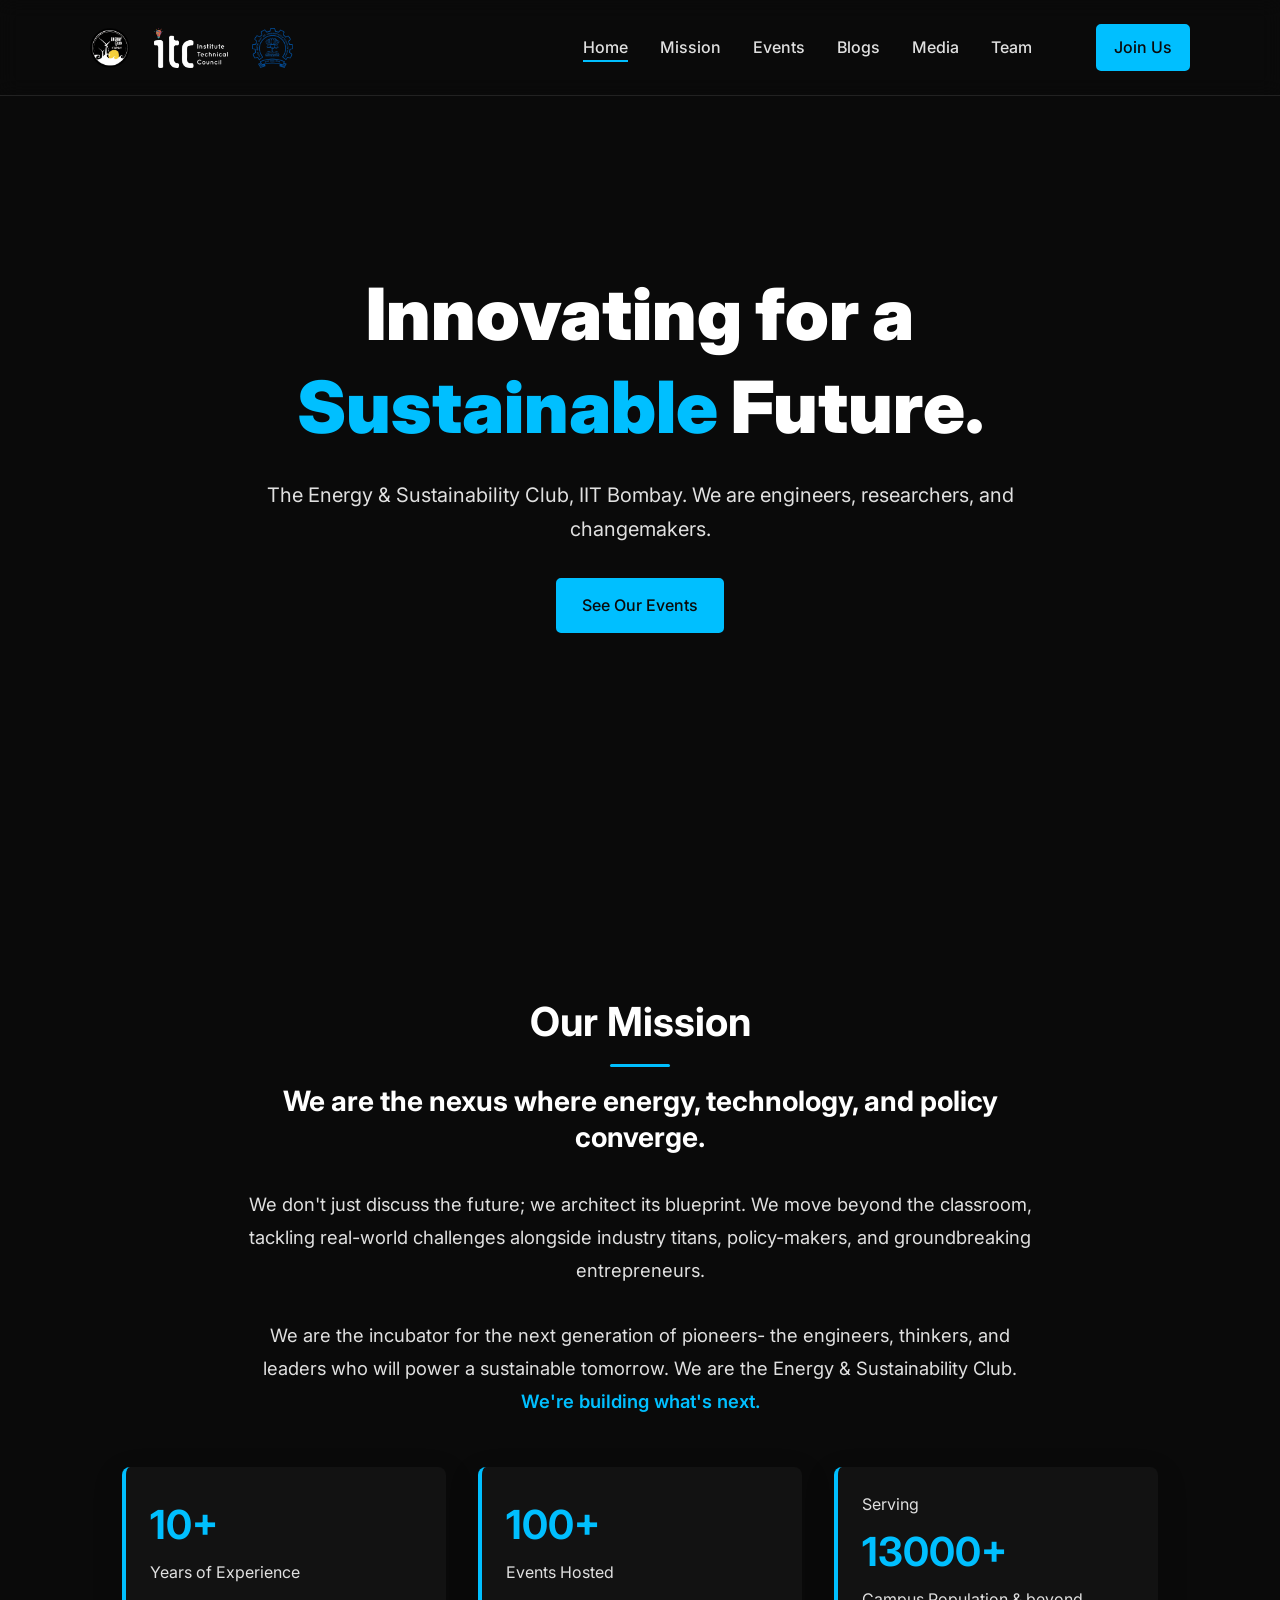
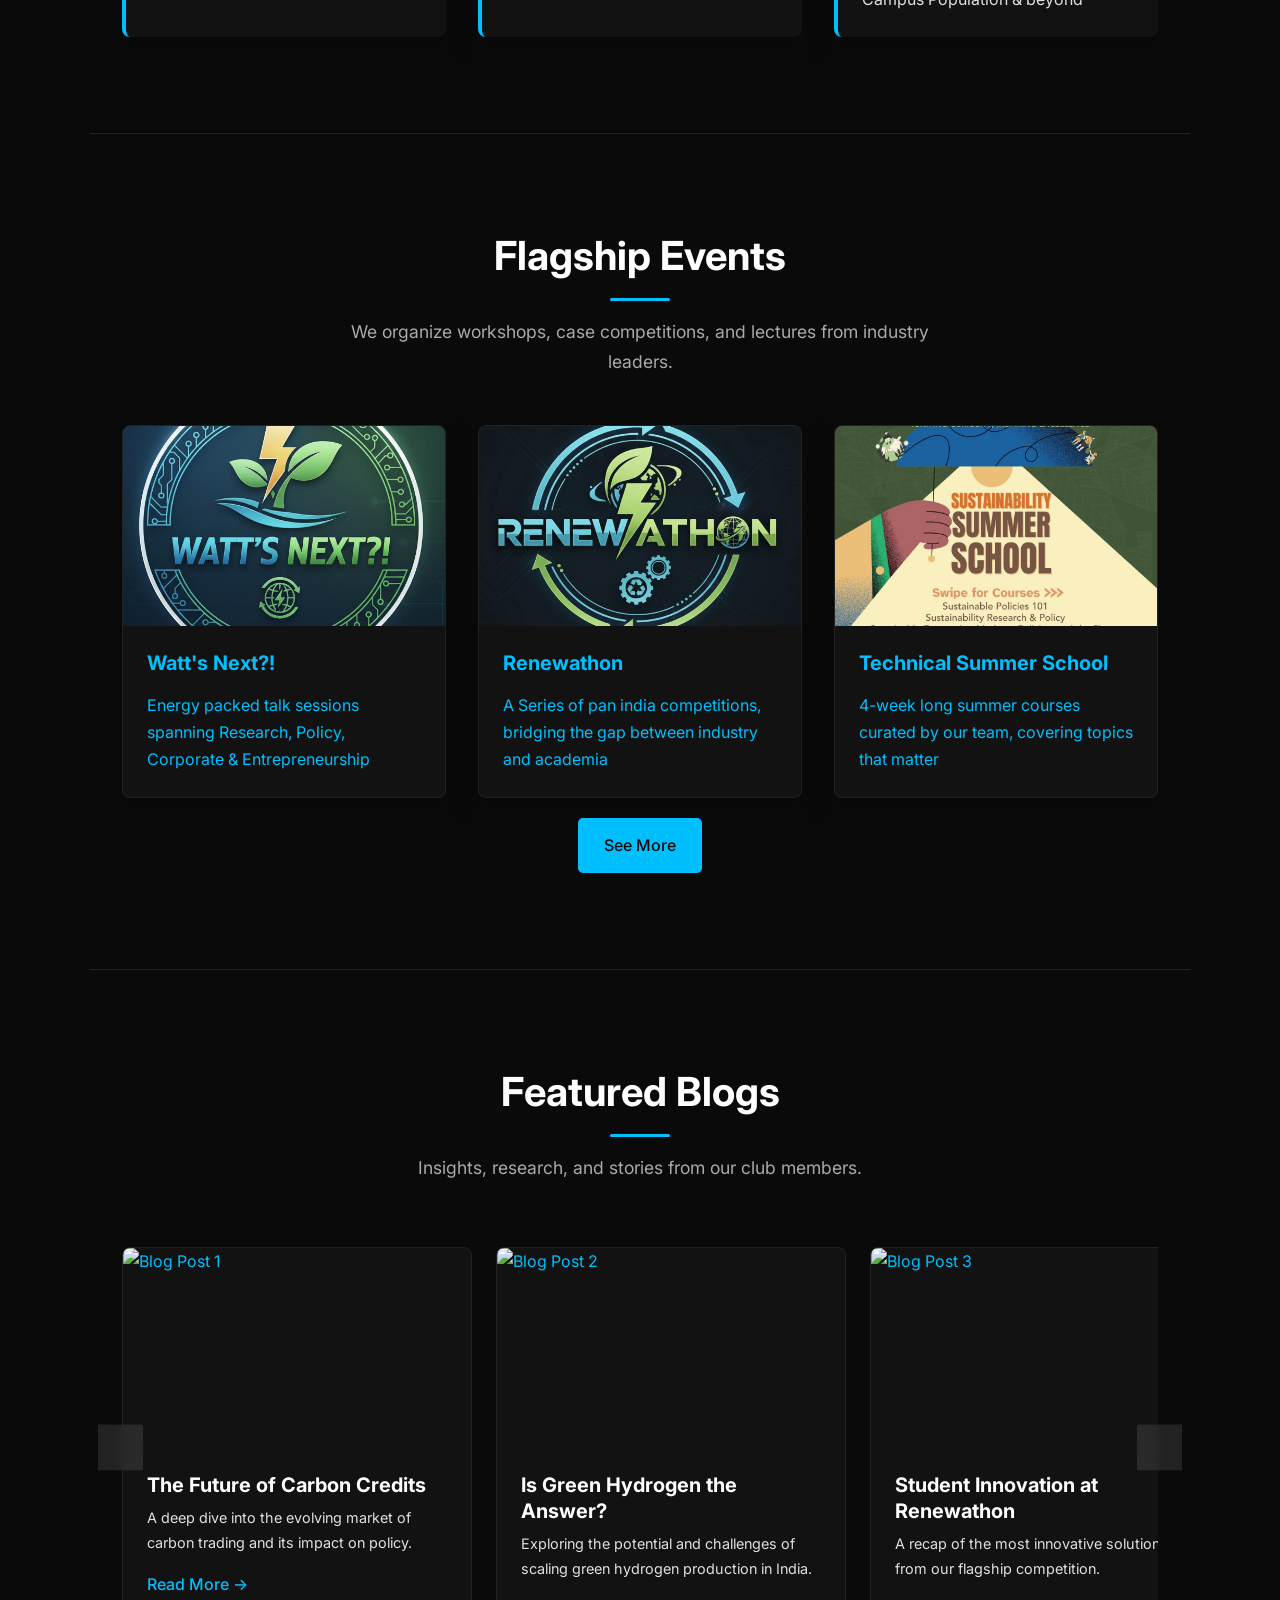
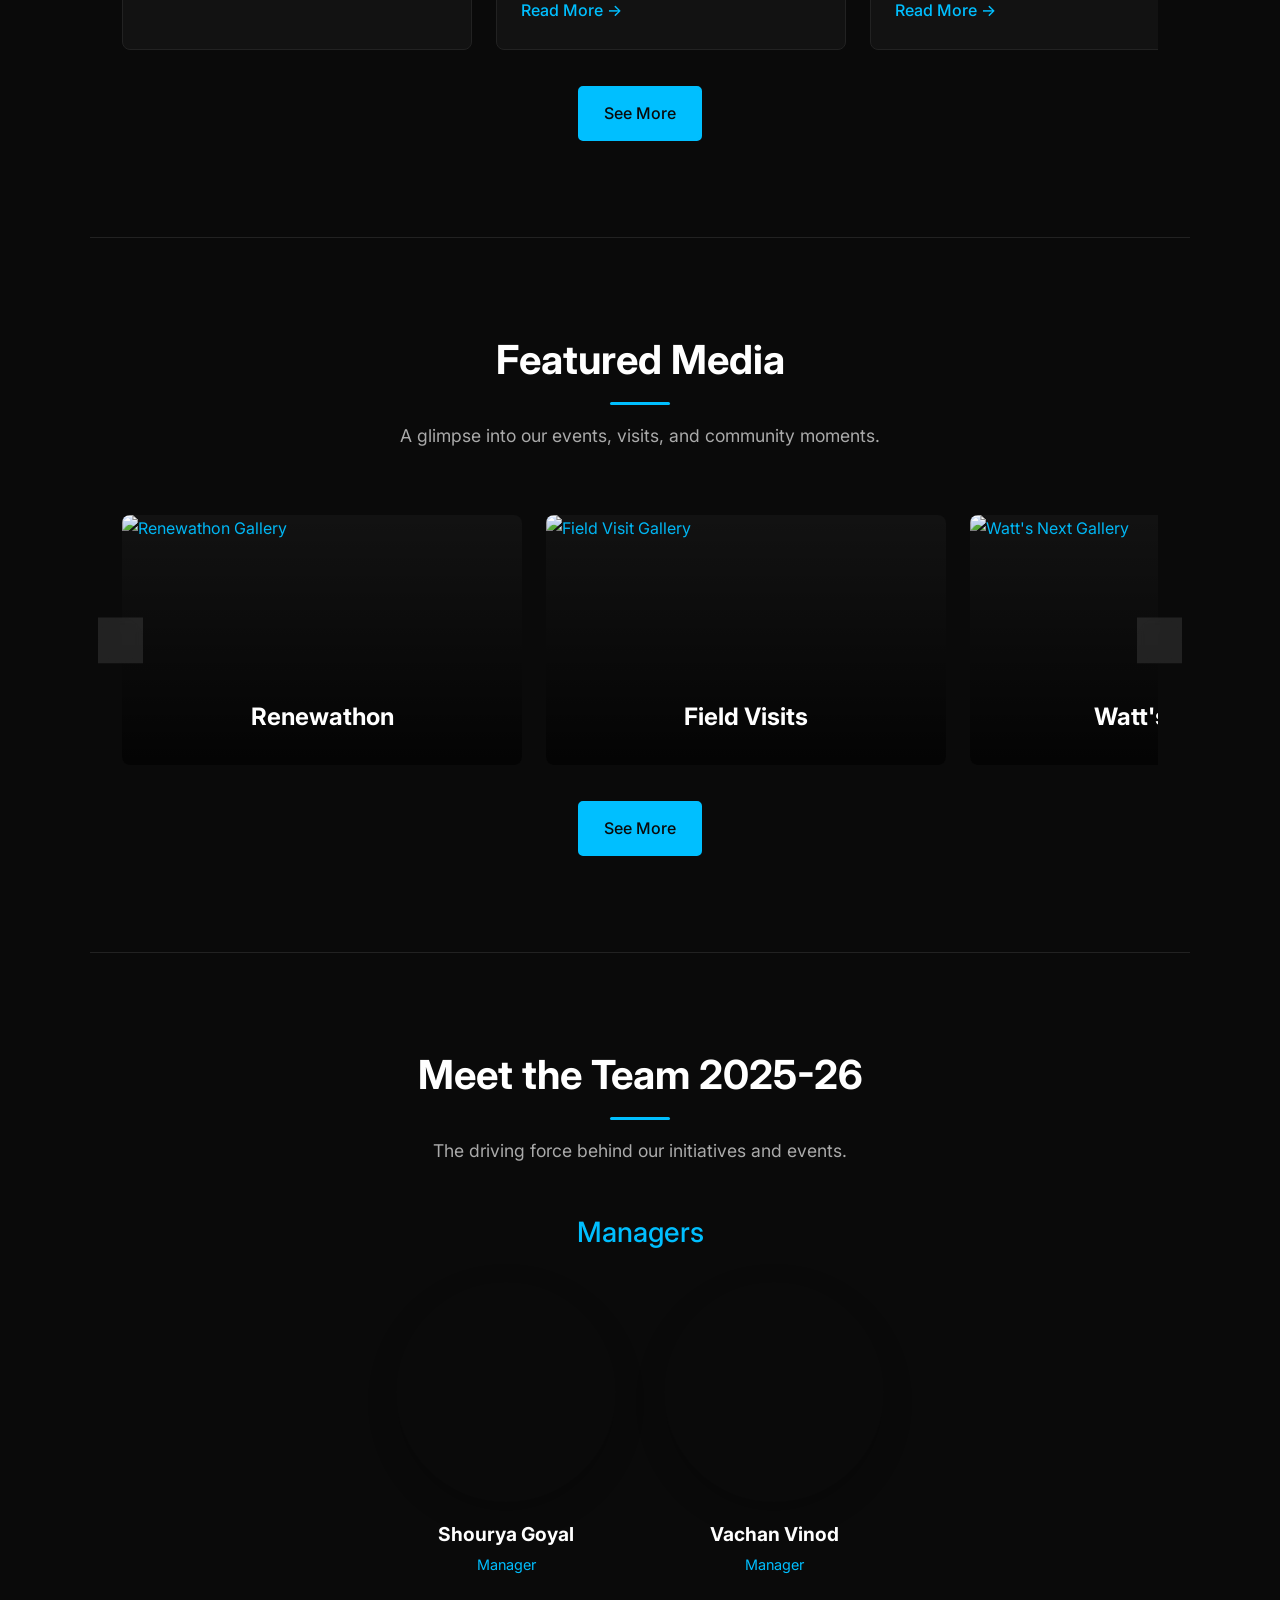
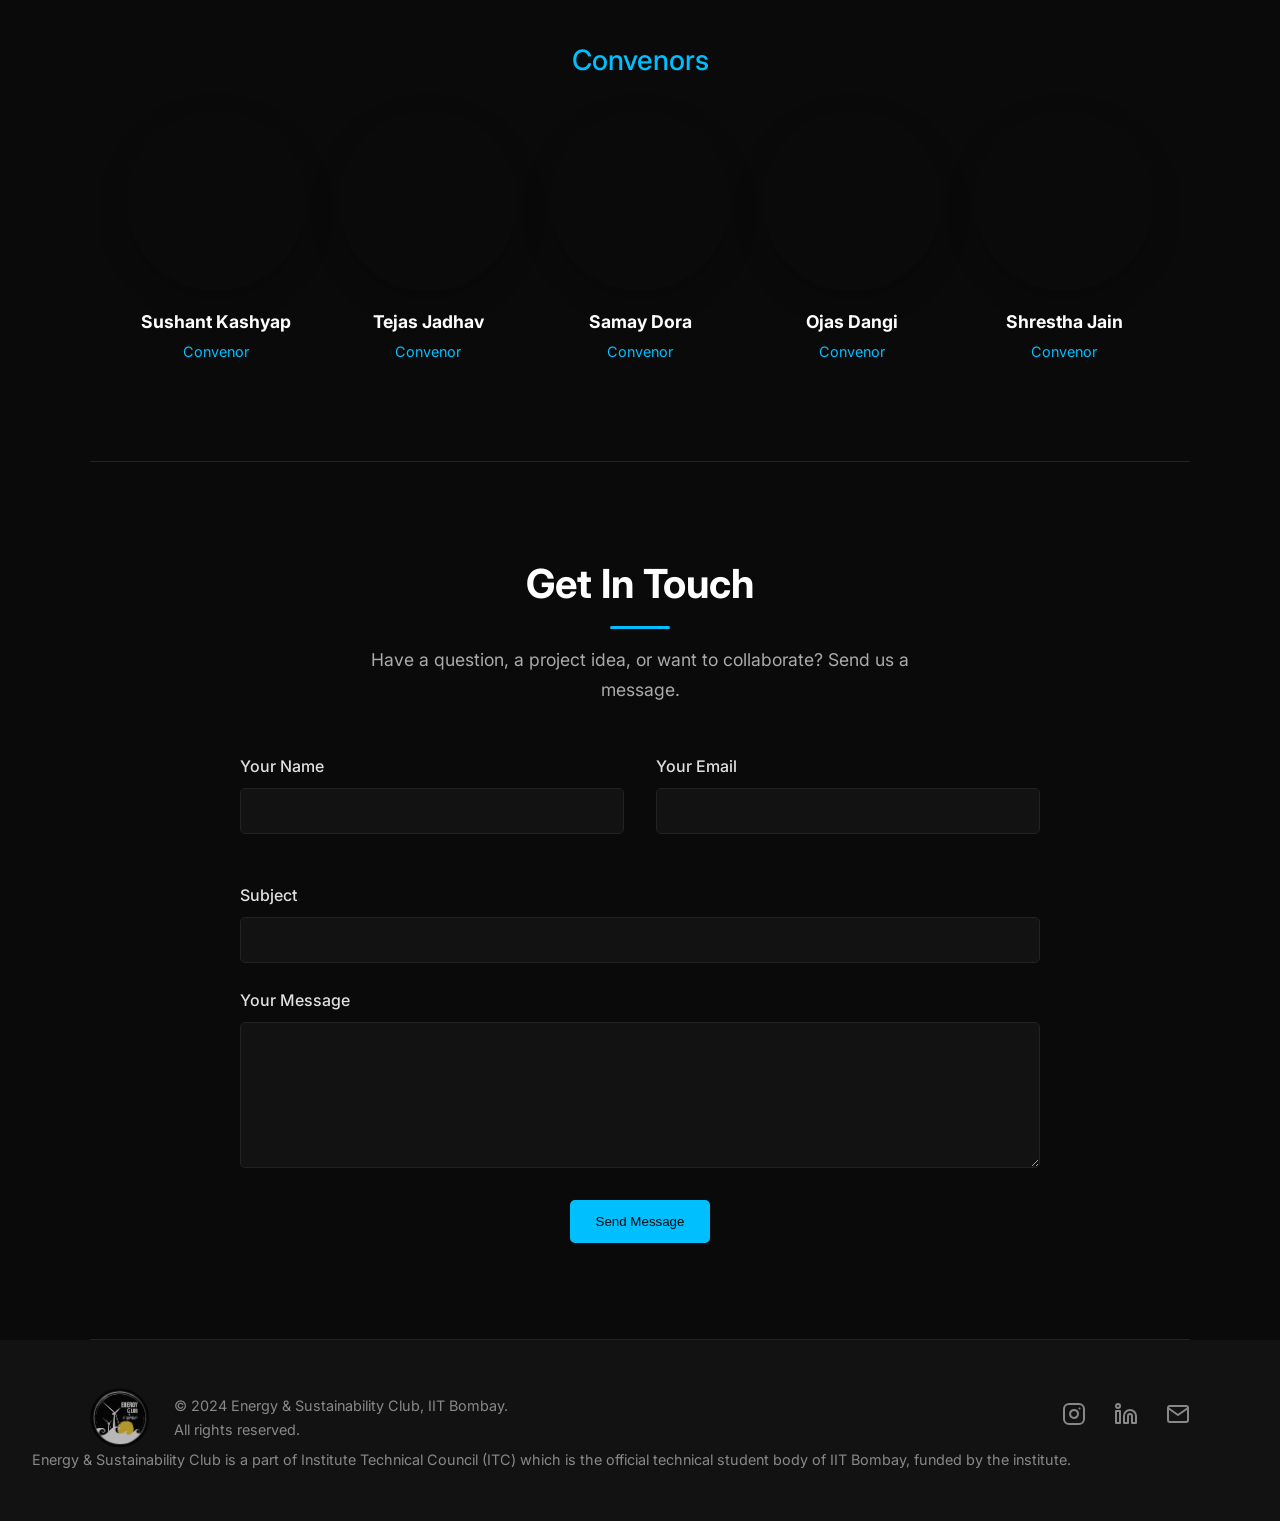
==== commit 879695eb: "form link added" ====
--- a/index.html
+++ b/index.html
@@ -337,7 +337,7 @@
             <p class="section-subtitle animate-on-scroll">
                 Have a question, a project idea, or want to collaborate? Send us a message.
             </p>
-            <form id="contact-form" action="https://formspree.io/f/YOUR_FORM_ID" method="POST">
+            <form id="contact-form" action="https://formspree.io/f/xanldqpl" method="POST">
                 <div class="form-row">
                     <div class="form-group animate-on-scroll">
                         <label for="name">Your Name</label>
